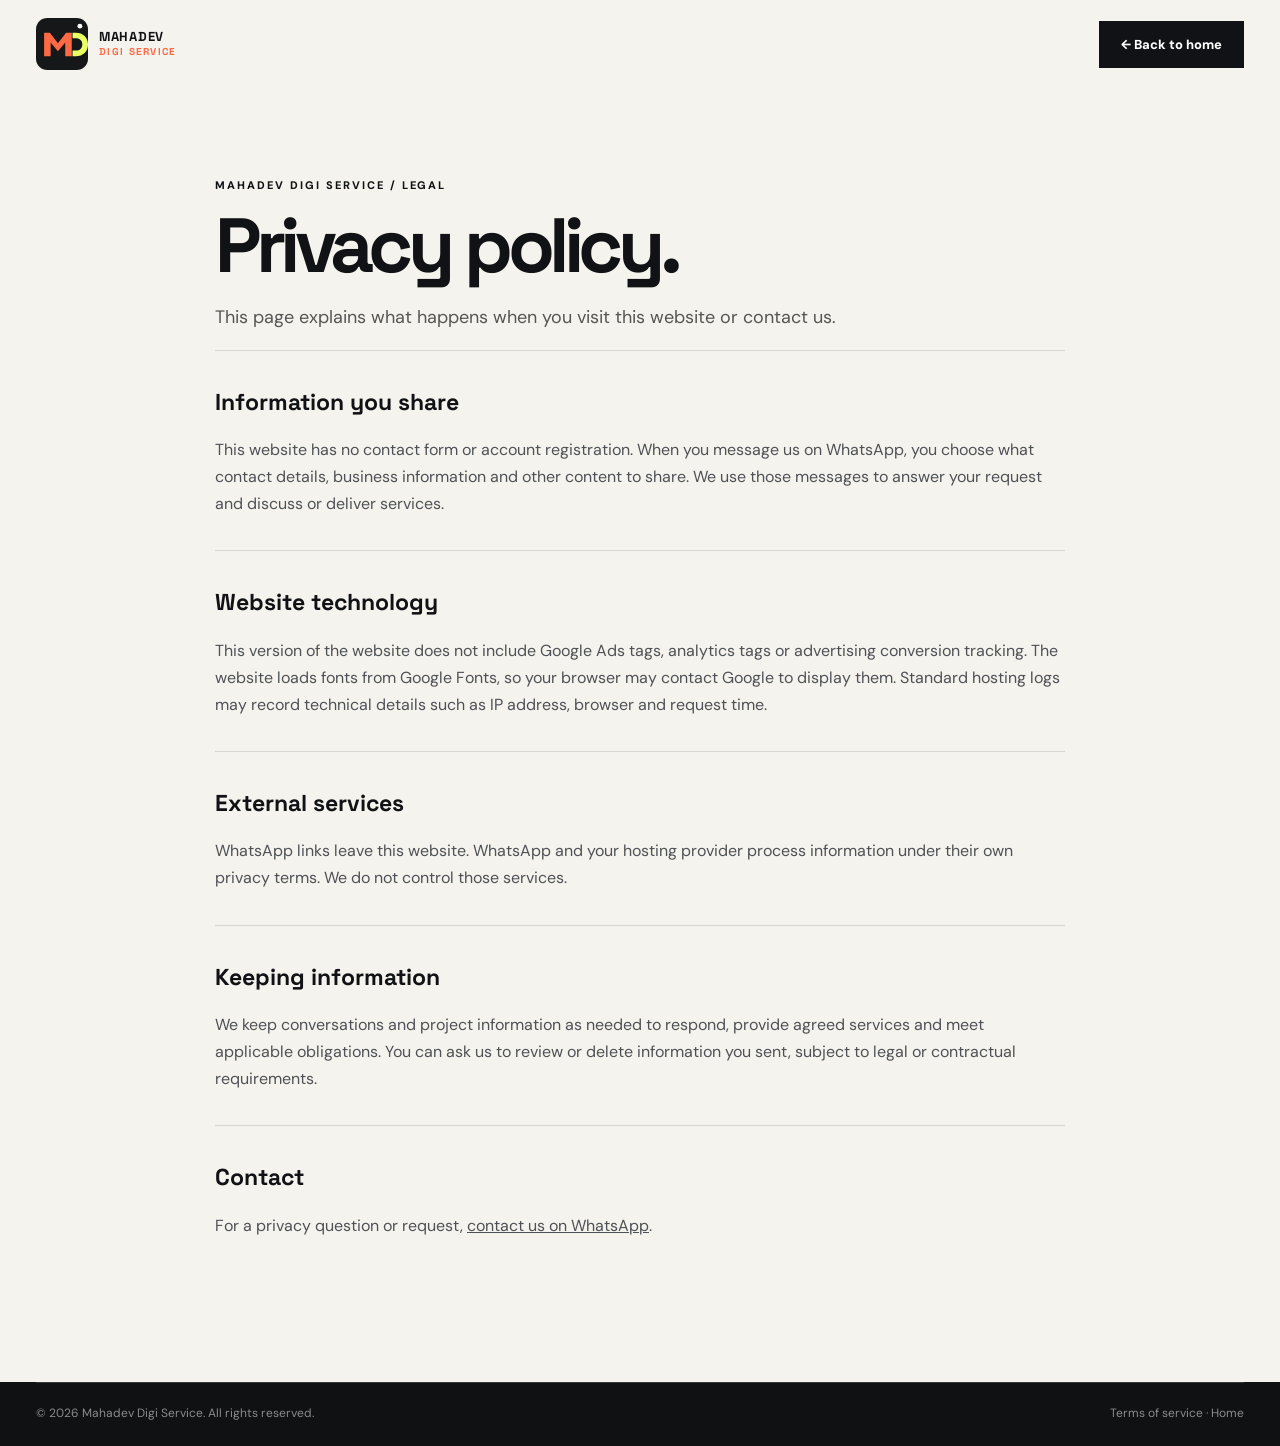
==== privacy.html @ 65ecec76 "Add files via upload" ====
<!doctype html><html lang="en"><head><meta charset="utf-8"><meta name="viewport" content="width=device-width,initial-scale=1"><meta name="theme-color" content="#111215"><title>Privacy Policy — Mahadev Digi Service</title><link rel="icon" href="assets/favicon.svg" type="image/svg+xml"><link rel="stylesheet" href="styles.css"><script defer src="script.js"></script></head><body><a class="skip" href="#main">Skip to content</a><header class="header shell"><a class="brand" href="index.html"><img class="logo-image" src="assets/logo-md.svg" alt=""><span class="brand-words">MAHADEV<br><b>DIGI SERVICE</b></span></a><a class="header-cta" href="index.html">← Back to home</a></header><main class="legal-main shell" id="main"><div class="section-kicker">MAHADEV DIGI SERVICE / LEGAL</div><h1>Privacy policy.</h1><p class="lead">This page explains what happens when you visit this website or contact us.</p><section><h2>Information you share</h2><p>This website has no contact form or account registration. When you message us on WhatsApp, you choose what contact details, business information and other content to share. We use those messages to answer your request and discuss or deliver services.</p></section><section><h2>Website technology</h2><p>This version of the website does not include Google Ads tags, analytics tags or advertising conversion tracking. The website loads fonts from Google Fonts, so your browser may contact Google to display them. Standard hosting logs may record technical details such as IP address, browser and request time.</p></section><section><h2>External services</h2><p>WhatsApp links leave this website. WhatsApp and your hosting provider process information under their own privacy terms. We do not control those services.</p></section><section><h2>Keeping information</h2><p>We keep conversations and project information as needed to respond, provide agreed services and meet applicable obligations. You can ask us to review or delete information you sent, subject to legal or contractual requirements.</p></section><section><h2>Contact</h2><p>For a privacy question or request, <a href="https://wa.link/mahadev2" target="_blank" rel="noopener noreferrer"><u>contact us on WhatsApp</u></a>.</p></section></main><footer><div class="footer-bottom shell"><span>© <span id="year">2026</span> Mahadev Digi Service. All rights reserved.</span><span><a href="terms.html">Terms of service</a> · <a href="index.html">Home</a></span></div></footer></body></html>
---- styles.css ----
@import url('https://fonts.googleapis.com/css2?family=DM+Sans:wght@400;500;600;700;800&family=Space+Grotesk:wght@400;500;600;700&display=swap');
:root{--ink:#111215;--cream:#f5f3ed;--paper:#fffefa;--orange:#ff6a45;--lime:#e9ff64;--green:#25d366;--muted:#62656a}*{box-sizing:border-box}html{scroll-behavior:smooth}body{margin:0;background:var(--cream);color:var(--ink);font-family:'DM Sans',Arial,sans-serif}a{color:inherit;text-decoration:none}button,a{cursor:pointer}a:focus-visible{outline:3px solid var(--orange);outline-offset:4px}.shell{width:min(100% - 72px,1360px);margin:auto}.skip{position:absolute;left:-9999px;top:10px;background:#fff;padding:10px;z-index:20}.skip:focus{left:10px}.announcement{min-height:37px;background:var(--orange);display:flex;align-items:center;justify-content:center;gap:10px;font-size:11px;letter-spacing:.11em;font-weight:800}.announcement a{text-decoration:underline;text-underline-offset:3px}.pulse{height:7px;width:7px;border-radius:50%;background:var(--ink);box-shadow:0 0 0 4px #11121524}.header{height:88px;display:flex;align-items:center;justify-content:space-between;gap:24px}.brand{display:inline-flex;align-items:center;gap:11px;flex:none}.mark{position:relative;display:grid;place-items:center;width:48px;height:48px;background:var(--ink);color:var(--orange);font:900 21px 'Space Grotesk',sans-serif;letter-spacing:-.17em;transform:skew(-7deg);padding-right:5px}.mark span{color:var(--paper)}.mark i{position:absolute;width:8px;height:8px;border-radius:50%;background:var(--lime);top:3px;right:4px}.brand-words{font:800 13px/1.06 'Space Grotesk',sans-serif;letter-spacing:.055em}.brand-words b{font-size:10px;letter-spacing:.13em;color:var(--orange)}nav{display:flex;gap:36px;font-size:13px;font-weight:700}nav a:hover,.footer-links a:hover{color:var(--orange)}.header-cta{background:var(--ink);color:white;padding:15px 22px;font-size:13px;font-weight:800}.header-cta span{margin-left:13px;color:var(--orange)}.hero{min-height:710px;position:relative;background:#14161a;color:#fff;overflow:hidden}.hero-photo,.hero-shade{position:absolute;inset:0;width:100%;height:100%}.hero-photo{object-fit:cover;object-position:55% center}.hero-shade{background:linear-gradient(90deg,#101115 0%,#101115f5 28%,#101115d9 42%,#10111550 70%,#1011151c 100%)}.hero-content{position:relative;z-index:1;padding-top:105px;padding-bottom:82px}.eyebrow,.section-kicker{font-size:11px;font-weight:800;letter-spacing:.18em}.eyebrow{display:flex;align-items:center;gap:12px;color:var(--lime)}.eyebrow-line{width:29px;height:1px;background:var(--lime)}.hero h1{font:700 clamp(64px,8.3vw,126px)/.88 'Space Grotesk',sans-serif;letter-spacing:-.085em;margin:35px 0 22px;max-width:870px}.hero h1 em{color:var(--orange);font-style:normal}.hero-copy{font-size:20px;line-height:1.48;max-width:560px;color:#e5e5e4;margin:0}.trust-pills{display:flex;flex-wrap:wrap;gap:9px;max-width:665px;margin:32px 0 35px}.trust-pills span{border:1px solid #ffffff8a;background:#ffffff14;padding:11px 14px;font-size:11px;font-weight:800;letter-spacing:.08em;backdrop-filter:blur(4px)}.trust-pills span:first-child{background:var(--lime);border-color:var(--lime);color:var(--ink)}.whatsapp-button{display:inline-flex;align-items:center;justify-content:center;gap:14px;background:var(--green);color:#08180d;min-height:64px;padding:0 22px;font:800 19px 'Space Grotesk',sans-serif;box-shadow:6px 6px 0 #131614;border:2px solid #101a12;transition:transform .2s,box-shadow .2s,background .2s}.whatsapp-button:hover{transform:translate(-3px,-3px);box-shadow:9px 9px 0 #131614;background:#39e979}.whatsapp-button svg{width:27px;height:27px}.whatsapp-button .arrow{font-size:25px;margin-left:22px}.hero-button{min-width:305px}.hero-note{color:#ddd;font-size:12px;margin:22px 0 0}.hero-side-label{position:absolute;right:18px;bottom:28px;writing-mode:vertical-rl;font-size:10px;letter-spacing:.17em;font-weight:800}.ticker{overflow:hidden;background:var(--lime);height:60px;display:flex;align-items:center;font:800 18px 'Space Grotesk',sans-serif;white-space:nowrap}.ticker div{min-width:max-content;animation:marquee 30s linear infinite}.ticker span{font-size:24px;margin:0 23px;color:var(--orange)}@keyframes marquee{to{transform:translateX(-50%)}}.intro{display:grid;grid-template-columns:1fr 2fr;gap:50px;padding-top:135px;padding-bottom:135px}.intro .section-kicker,.section-heading .section-kicker,.method .section-kicker{color:#d84b2c}.intro h2,.section-heading h2,.method h2,.support h2{font:700 clamp(45px,5.6vw,83px)/.98 'Space Grotesk',sans-serif;letter-spacing:-.07em;margin:0}.intro h2 span,.method h2 span{color:#ea5f3e}.intro p{font-size:18px;line-height:1.65;max-width:640px;color:#4c4e52;margin:28px 0 0}.services-section{background:#151619;color:white;padding:112px 0 125px}.section-heading{display:flex;justify-content:space-between;align-items:end;gap:50px;margin-bottom:55px}.section-heading h2{margin:22px 0 0}.section-heading p{max-width:310px;color:#c0c1c4;font-size:17px;line-height:1.6}.services-grid{display:grid;grid-template-columns:repeat(3,1fr);gap:10px}.service-card{min-height:322px;background:#222326;padding:34px;display:flex;flex-direction:column;border:1px solid #333438;transition:background .2s,transform .2s}.service-card:hover{background:#292b2e;transform:translateY(-4px)}.service-feature{background:var(--orange);color:var(--ink)}.service-feature:hover{background:#ff815f}.card-top{display:flex;justify-content:space-between;align-items:start;color:var(--orange);font:700 13px 'Space Grotesk',sans-serif}.service-feature .card-top{color:var(--ink)}.card-top svg{width:58px;height:58px;fill:none;stroke:currentColor;stroke-width:2.5;stroke-linecap:round;stroke-linejoin:round}.service-card h3{font:700 25px/1.05 'Space Grotesk',sans-serif;letter-spacing:-.04em;margin:auto 0 12px}.service-card p{color:#bcbec1;line-height:1.55;font-size:14px;margin:0}.service-feature p{color:#242424}.service-tags{display:flex;flex-wrap:wrap;gap:5px;margin-top:17px}.service-tags span{border:1px solid #111;padding:6px 8px;font-size:10px;font-weight:800}.method{display:grid;grid-template-columns:1fr 1fr;gap:100px;padding-top:140px;padding-bottom:140px}.method h2{margin:25px 0}.method-lead p{color:#55595d;font-size:17px;line-height:1.6;max-width:480px}.method-lead>a{display:inline-block;border-bottom:2px solid var(--orange);font-weight:800;margin-top:20px;padding-bottom:7px}.method-lead>a span{margin-left:16px;color:var(--orange)}.steps{border-top:1px solid #c7c6c0}.step{display:grid;grid-template-columns:60px 1fr;gap:16px;padding:30px 0;border-bottom:1px solid #c7c6c0}.step b{font:700 30px 'Space Grotesk',sans-serif;color:#e96040}.step h3{font:700 23px 'Space Grotesk',sans-serif;margin:0 0 9px}.step p{color:#666;font-size:15px;line-height:1.55;margin:0}.support{background:var(--orange);padding:100px 0}.support-inner{display:grid;grid-template-columns:1fr 1fr;align-items:center;gap:100px}.support-badge{width:min(100%,470px);aspect-ratio:1;border-radius:50%;background:var(--lime);color:var(--ink);display:flex;flex-direction:column;align-items:center;justify-content:center;box-shadow:19px 19px 0 #111}.support-badge b{font:700 clamp(90px,12vw,180px)/.85 'Space Grotesk',sans-serif;letter-spacing:-.1em}.support-badge b span{color:var(--orange)}.support-badge>span{font:800 18px/1.15 'Space Grotesk',sans-serif;letter-spacing:.12em;text-align:center;margin-top:25px}.support h2{margin:25px 0}.support p{font-size:18px;line-height:1.6;max-width:525px;margin-bottom:30px}.support .whatsapp-button{box-shadow:6px 6px 0 #fff}.support .whatsapp-button:hover{box-shadow:9px 9px 0 #fff}footer{background:#101113;color:#fff}.footer-top{padding:85px 0 75px;display:flex;justify-content:space-between;gap:50px}.footer-top .brand-words{color:#fff}.footer-top p{max-width:340px;color:#b1b2b4;line-height:1.6;font-size:14px;margin-top:22px}.footer-links{display:flex;gap:100px}.footer-links>div{display:flex;flex-direction:column;gap:17px;min-width:125px}.footer-links b{font:700 14px 'Space Grotesk',sans-serif;margin-bottom:8px}.footer-links a{font-size:13px;color:#b1b2b4}.footer-bottom{border-top:1px solid #37383a;display:flex;justify-content:space-between;gap:20px;padding-top:22px;padding-bottom:25px;color:#898b8e;font-size:12px}.legal-main{min-height:65vh;padding-top:90px;padding-bottom:110px;max-width:850px}.legal-main h1{font:700 clamp(54px,6vw,82px)/1 'Space Grotesk',sans-serif;letter-spacing:-.07em;margin:15px 0 20px}.legal-main .lead{font-size:18px;line-height:1.55;color:#555}.legal-main section{padding:17px 0;border-top:1px solid #d8d7d0}.legal-main h2{font:700 23px 'Space Grotesk',sans-serif}.legal-main p,.legal-main li{line-height:1.7;color:#4e5155}.reveal{opacity:0;transform:translateY(22px);transition:opacity .6s ease,transform .6s ease}.reveal.visible{opacity:1;transform:none}@media(max-width:980px){.shell{width:min(100% - 40px,1360px)}.header nav{display:none}.hero-photo{object-position:62% center}.hero-shade{background:linear-gradient(90deg,#101115 0%,#101115e8 45%,#10111590 100%)}.intro{grid-template-columns:1fr;gap:20px}.services-grid{grid-template-columns:repeat(2,1fr)}.method{gap:50px}.support-inner{gap:50px}}@media(max-width:650px){.shell{width:min(100% - 34px,1360px)}.announcement{font-size:8px;letter-spacing:.04em;min-height:32px}.header{height:72px}.mark{height:42px;width:42px}.brand-words{font-size:11px}.brand-words b{font-size:9px}.header-cta{padding:12px 13px;font-size:11px}.header-cta span{margin-left:4px}.hero{min-height:0}.hero-photo{height:440px;object-position:70% 10%}.hero-shade{background:linear-gradient(0deg,#101115 0%,#101115 37%,#101115dd 56%,#10111531 100%)}.hero-content{padding-top:340px;padding-bottom:63px}.eyebrow{font-size:9px;letter-spacing:.11em}.hero h1{font-size:clamp(58px,14vw,88px);margin:20px 0 18px}.hero-copy{font-size:16px;line-height:1.5}.trust-pills{gap:6px;margin:25px 0 29px}.trust-pills span{padding:9px 10px;font-size:9px;letter-spacing:.03em}.whatsapp-button{width:100%;min-height:62px;font-size:18px}.hero-note{text-align:center}.hero-side-label{display:none}.ticker{height:51px;font-size:15px}.intro{padding-top:78px;padding-bottom:78px}.intro h2,.section-heading h2,.method h2,.support h2{font-size:clamp(42px,11vw,60px)}.intro p{font-size:16px}.services-section{padding:75px 0 85px}.section-heading{display:block;margin-bottom:35px}.section-heading p{font-size:15px}.services-grid{grid-template-columns:1fr}.service-card{min-height:260px;padding:27px}.service-card h3{font-size:23px}.method{grid-template-columns:1fr;gap:50px;padding-top:85px;padding-bottom:85px}.method-lead p{font-size:16px}.support{padding:75px 0 85px}.support-inner{grid-template-columns:1fr;gap:80px}.support-badge{width:75%;margin:0 auto;box-shadow:13px 13px 0 #111}.support-badge b{font-size:clamp(85px,20vw,125px)}.support-badge>span{font-size:13px;margin-top:12px}.support p{font-size:16px}.footer-top{padding:65px 0 55px;flex-direction:column}.footer-links{gap:40px}.footer-bottom{flex-direction:column}.legal-main{padding-top:65px;padding-bottom:80px}}@media(prefers-reduced-motion:reduce){html{scroll-behavior:auto}.ticker div{animation:none}.reveal{opacity:1;transform:none;transition:none}*{transition-duration:.01ms!important;animation-duration:.01ms!important}}
.logo-image{width:52px;height:52px;display:block;flex:none}@media(max-width:650px){.logo-image{width:43px;height:43px}}
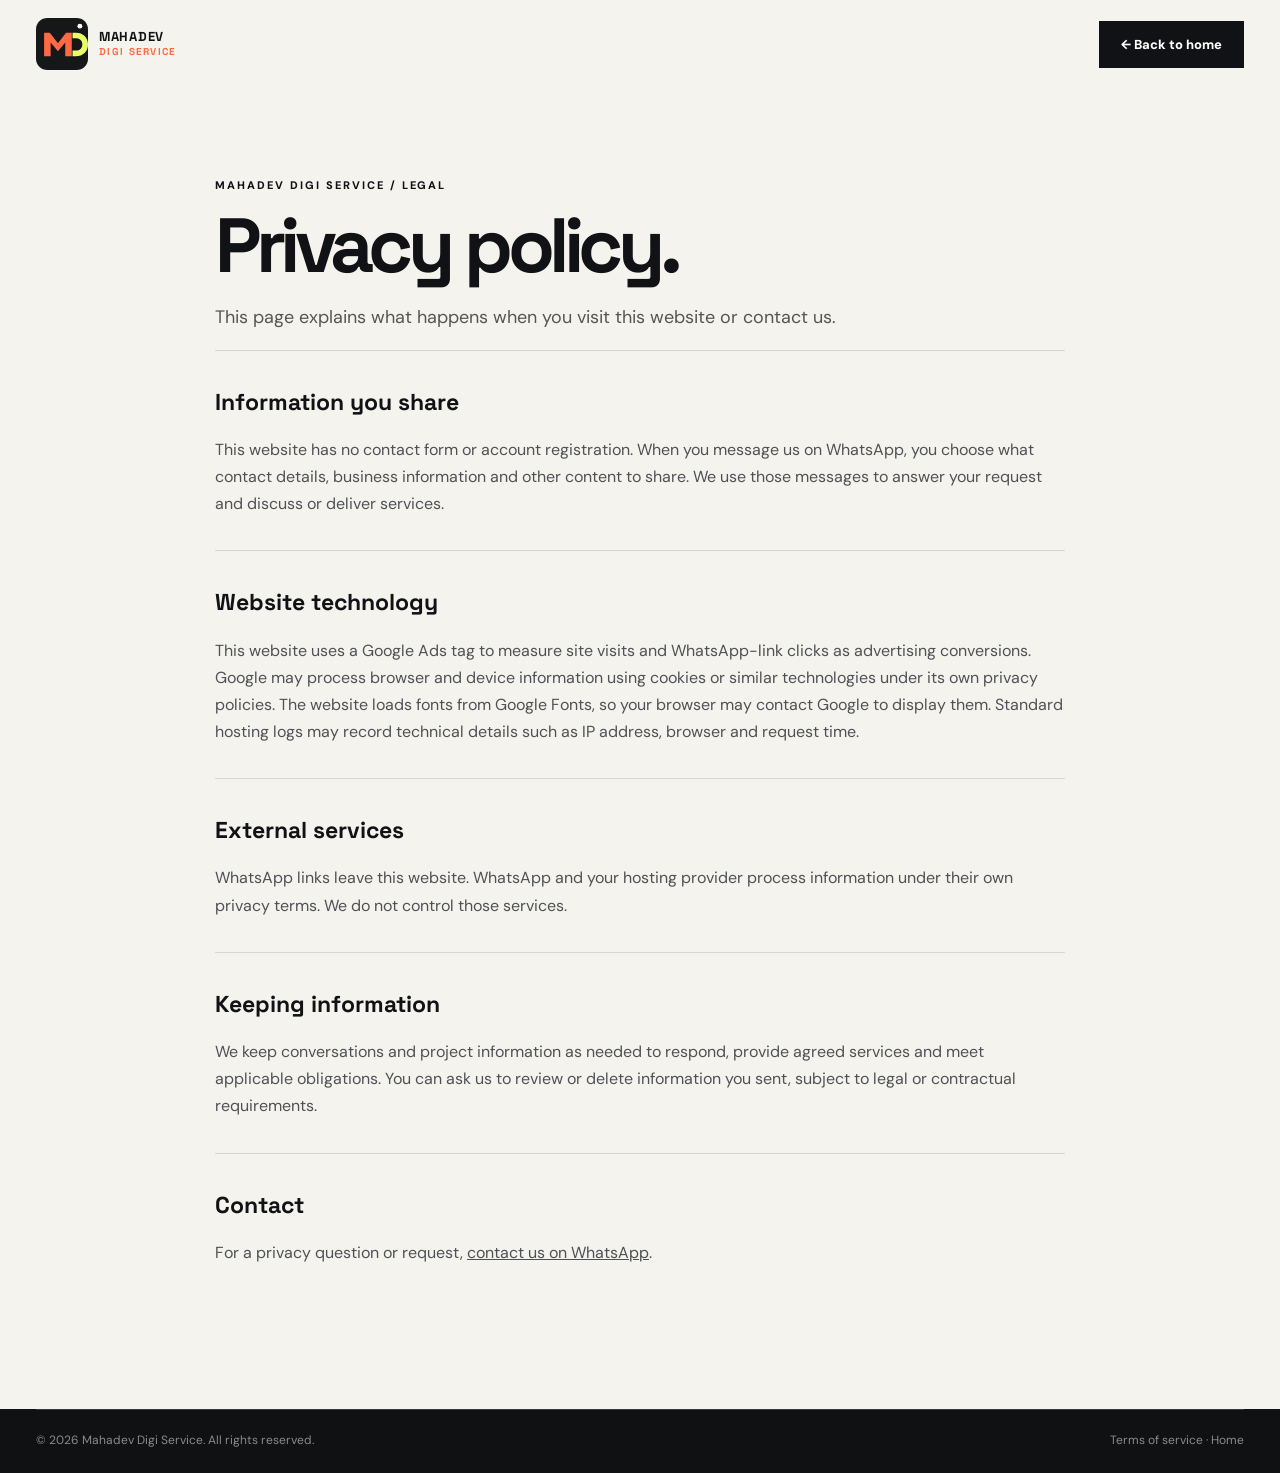
==== commit 4139d48b: "Update privacy.html" ====
--- a/privacy.html
+++ b/privacy.html
@@ -1 +1,9 @@
-<!doctype html><html lang="en"><head><meta charset="utf-8"><meta name="viewport" content="width=device-width,initial-scale=1"><meta name="theme-color" content="#111215"><title>Privacy Policy — Mahadev Digi Service</title><link rel="icon" href="assets/favicon.svg" type="image/svg+xml"><link rel="stylesheet" href="styles.css"><script defer src="script.js"></script></head><body><a class="skip" href="#main">Skip to content</a><header class="header shell"><a class="brand" href="index.html"><img class="logo-image" src="assets/logo-md.svg" alt=""><span class="brand-words">MAHADEV<br><b>DIGI SERVICE</b></span></a><a class="header-cta" href="index.html">← Back to home</a></header><main class="legal-main shell" id="main"><div class="section-kicker">MAHADEV DIGI SERVICE / LEGAL</div><h1>Privacy policy.</h1><p class="lead">This page explains what happens when you visit this website or contact us.</p><section><h2>Information you share</h2><p>This website has no contact form or account registration. When you message us on WhatsApp, you choose what contact details, business information and other content to share. We use those messages to answer your request and discuss or deliver services.</p></section><section><h2>Website technology</h2><p>This version of the website does not include Google Ads tags, analytics tags or advertising conversion tracking. The website loads fonts from Google Fonts, so your browser may contact Google to display them. Standard hosting logs may record technical details such as IP address, browser and request time.</p></section><section><h2>External services</h2><p>WhatsApp links leave this website. WhatsApp and your hosting provider process information under their own privacy terms. We do not control those services.</p></section><section><h2>Keeping information</h2><p>We keep conversations and project information as needed to respond, provide agreed services and meet applicable obligations. You can ask us to review or delete information you sent, subject to legal or contractual requirements.</p></section><section><h2>Contact</h2><p>For a privacy question or request, <a href="https://wa.link/mahadev2" target="_blank" rel="noopener noreferrer"><u>contact us on WhatsApp</u></a>.</p></section></main><footer><div class="footer-bottom shell"><span>© <span id="year">2026</span> Mahadev Digi Service. All rights reserved.</span><span><a href="terms.html">Terms of service</a> · <a href="index.html">Home</a></span></div></footer></body></html>
+<!doctype html><html lang="en"><head><!-- Google tag (gtag.js) -->
+<script async src="https://www.googletagmanager.com/gtag/js?id=AW-18480201971"></script>
+<script>
+  window.dataLayer = window.dataLayer || [];
+  function gtag(){dataLayer.push(arguments);}
+  gtag('js', new Date());
+  gtag('config', 'AW-18480201971');
+</script>
+<meta charset="utf-8"><meta name="viewport" content="width=device-width,initial-scale=1"><meta name="theme-color" content="#111215"><title>Privacy Policy — Mahadev Digi Service</title><link rel="icon" href="assets/favicon.svg" type="image/svg+xml"><link rel="stylesheet" href="styles.css"><script defer src="script.js"></script></head><body><a class="skip" href="#main">Skip to content</a><header class="header shell"><a class="brand" href="index.html"><img class="logo-image" src="assets/logo-md.svg" alt=""><span class="brand-words">MAHADEV<br><b>DIGI SERVICE</b></span></a><a class="header-cta" href="index.html">← Back to home</a></header><main class="legal-main shell" id="main"><div class="section-kicker">MAHADEV DIGI SERVICE / LEGAL</div><h1>Privacy policy.</h1><p class="lead">This page explains what happens when you visit this website or contact us.</p><section><h2>Information you share</h2><p>This website has no contact form or account registration. When you message us on WhatsApp, you choose what contact details, business information and other content to share. We use those messages to answer your request and discuss or deliver services.</p></section><section><h2>Website technology</h2><p>This website uses a Google Ads tag to measure site visits and WhatsApp-link clicks as advertising conversions. Google may process browser and device information using cookies or similar technologies under its own privacy policies. The website loads fonts from Google Fonts, so your browser may contact Google to display them. Standard hosting logs may record technical details such as IP address, browser and request time.</p></section><section><h2>External services</h2><p>WhatsApp links leave this website. WhatsApp and your hosting provider process information under their own privacy terms. We do not control those services.</p></section><section><h2>Keeping information</h2><p>We keep conversations and project information as needed to respond, provide agreed services and meet applicable obligations. You can ask us to review or delete information you sent, subject to legal or contractual requirements.</p></section><section><h2>Contact</h2><p>For a privacy question or request, <a href="https://wa.link/mahadev2" target="_blank" rel="noopener noreferrer"><u>contact us on WhatsApp</u></a>.</p></section></main><footer><div class="footer-bottom shell"><span>© <span id="year">2026</span> Mahadev Digi Service. All rights reserved.</span><span><a href="terms.html">Terms of service</a> · <a href="index.html">Home</a></span></div></footer></body></html>
